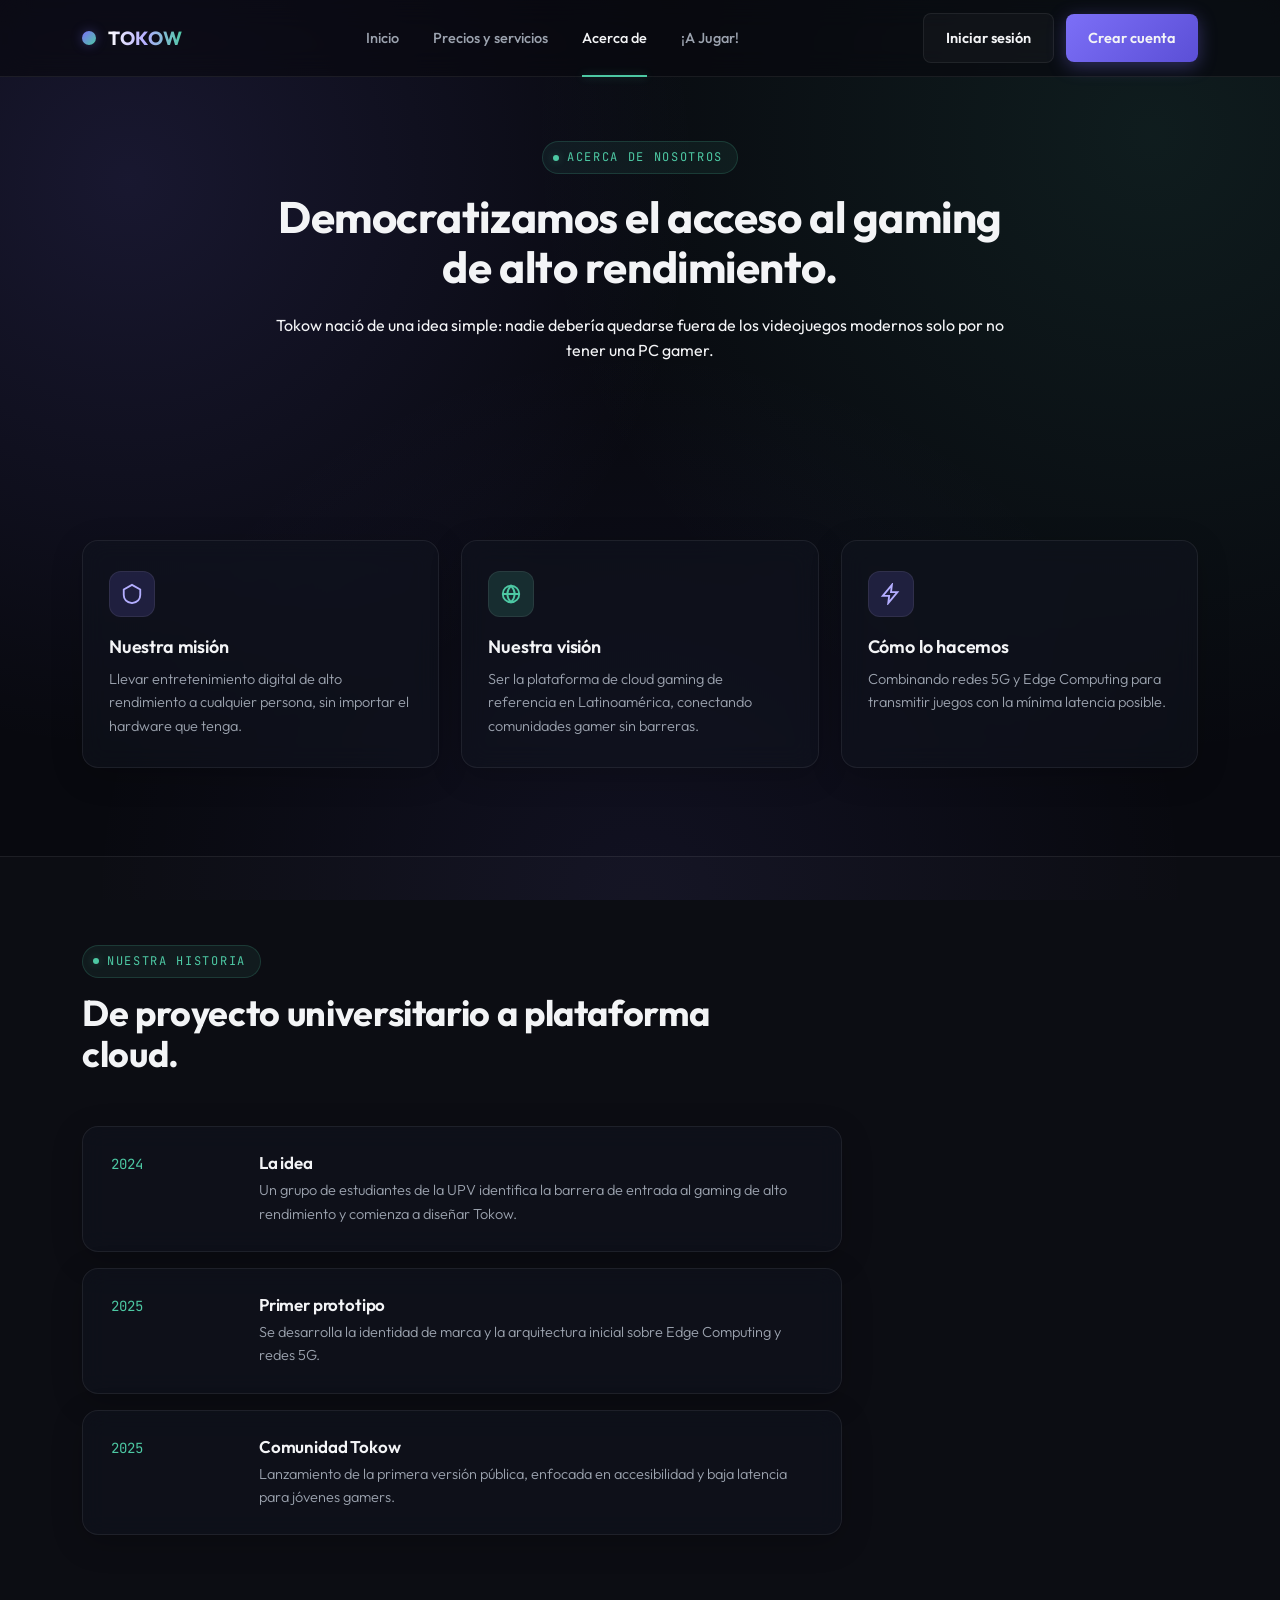
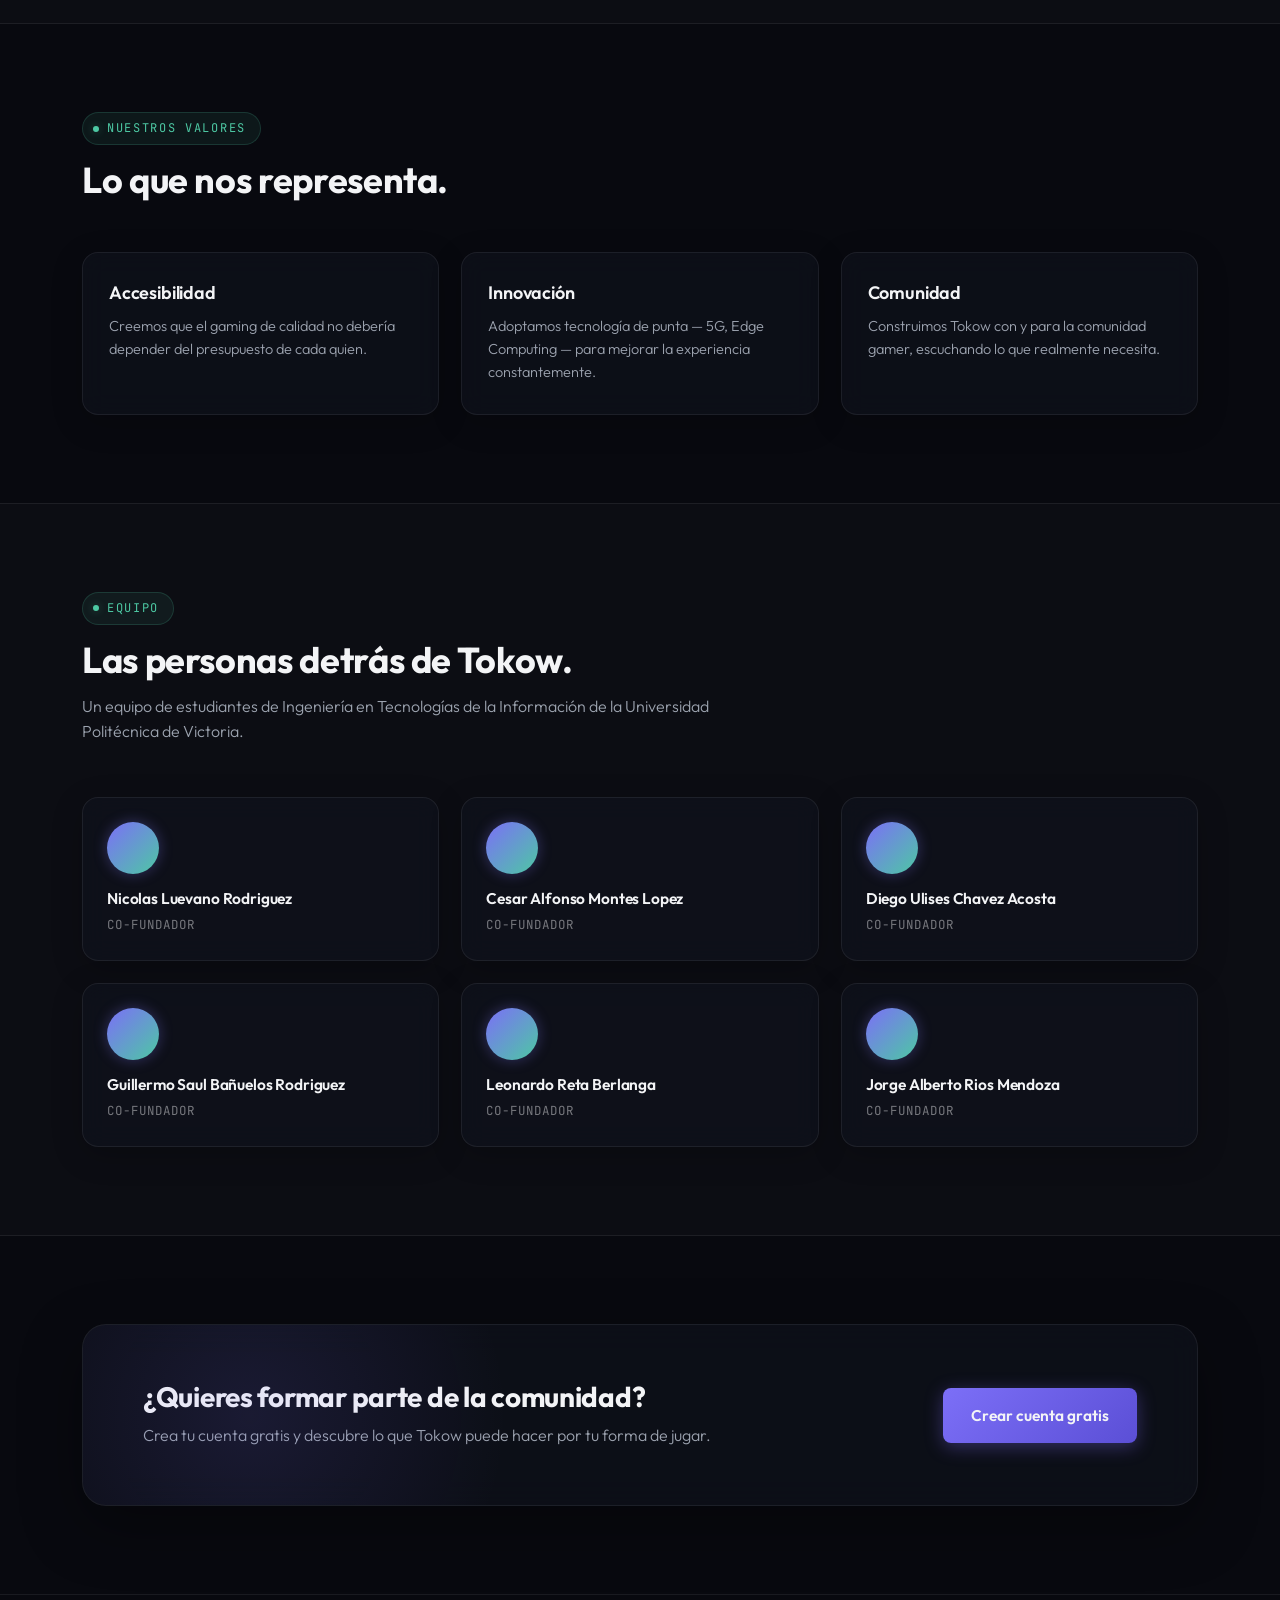
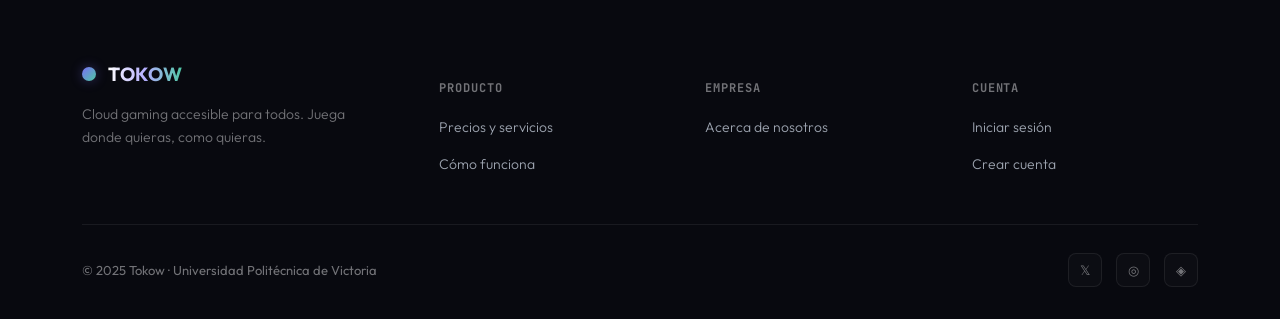
==== nosotros.html @ 029c7500 "Add files via upload" ====
<!doctype html>
<html lang="es">

<head>
  <meta charset="UTF-8">
  <meta name="viewport" content="width=device-width, initial-scale=1.0">
  <title>Acerca de nosotros — Tokow</title>
  <link rel="preconnect" href="https://fonts.googleapis.com">
  <link
    href="https://fonts.googleapis.com/css2?family=Outfit:wght@300;400;500;600;700&family=JetBrains+Mono:wght@400;500;700&display=swap"
    rel="stylesheet">
  <link rel="stylesheet" href="styles.css">
</head>

<body>

  <header class="site-header">
    <div class="wrap nav">
      <a href="index.html" class="brand">
        <span class="brand-mark"></span>
        <span class="brand-text">Tokow</span>
      </a>
      <nav class="nav-links">
        <a href="index.html">Inicio</a>
        <a href="precios.html">Precios y servicios</a>
        <a href="nosotros.html" class="active">Acerca de</a>
        <a href="play.php">¡A Jugar!</a>
      </nav>
      <div class="nav-cta">
        <a href="login.php" class="btn btn-ghost">Iniciar sesión</a>
        <a href="registro.php" class="btn btn-primary">Crear cuenta</a>
      </div>
      <button class="nav-toggle" aria-label="Abrir menú">☰</button>
    </div>
  </header>

  <main>
    <section class="about-hero">
      <div class="wrap">
        <span class="eyebrow">Acerca de nosotros</span>
        <h1>Democratizamos el acceso al gaming de alto rendimiento.</h1>
        <p class="lede">Tokow nació de una idea simple: nadie debería quedarse fuera de los videojuegos modernos solo
          por no tener una PC gamer.</p>
      </div>
    </section>

    <!-- ============================== MISIÓN ============================== -->
    <section>
      <div class="wrap">
        <div class="cards3">
          <div class="card">
            <div class="card-icon" style="background:rgba(124,111,247,.16)">
              <svg width="22" height="22" viewBox="0 0 24 24" fill="none" stroke="#B4AEFF" stroke-width="2">
                <path d="M12 2 3 7v6c0 5 4 8 9 9 5-1 9-4 9-9V7l-9-5Z" />
              </svg>
            </div>
            <h3>Nuestra misión</h3>
            <p>Llevar entretenimiento digital de alto rendimiento a cualquier persona, sin importar el hardware que
              tenga.</p>
          </div>
          <div class="card">
            <div class="card-icon" style="background:rgba(77,200,163,.16)">
              <svg width="22" height="22" viewBox="0 0 24 24" fill="none" stroke="#4DC8A3" stroke-width="2">
                <circle cx="12" cy="12" r="9" />
                <path d="M3 12h18M12 3c2.5 2.6 4 6 4 9s-1.5 6.4-4 9c-2.5-2.6-4-6-4-9s1.5-6.4 4-9Z" />
              </svg>
            </div>
            <h3>Nuestra visión</h3>
            <p>Ser la plataforma de cloud gaming de referencia en Latinoamérica, conectando comunidades gamer sin
              barreras.</p>
          </div>
          <div class="card">
            <div class="card-icon" style="background:rgba(124,111,247,.16)">
              <svg width="22" height="22" viewBox="0 0 24 24" fill="none" stroke="#B4AEFF" stroke-width="2">
                <path d="M13 2 3 14h7l-1 8 10-12h-7l1-8Z" />
              </svg>
            </div>
            <h3>Cómo lo hacemos</h3>
            <p>Combinando redes 5G y Edge Computing para transmitir juegos con la mínima latencia posible.</p>
          </div>
        </div>
      </div>
    </section>

    <!-- ============================== HISTORIA ============================== -->
    <section class="section-alt">
      <div class="wrap">
        <div class="section-head">
          <span class="eyebrow">Nuestra historia</span>
          <h2>De proyecto universitario a plataforma cloud.</h2>
        </div>
        <div class="timeline">
          <div class="timeline-item">
            <time>2024</time>
            <div>
              <h4>La idea</h4>
              <p>Un grupo de estudiantes de la UPV identifica la barrera de entrada al gaming de alto rendimiento y
                comienza a diseñar Tokow.</p>
            </div>
          </div>
          <div class="timeline-item">
            <time>2025</time>
            <div>
              <h4>Primer prototipo</h4>
              <p>Se desarrolla la identidad de marca y la arquitectura inicial sobre Edge Computing y redes 5G.</p>
            </div>
          </div>
          <div class="timeline-item">
            <time>2025</time>
            <div>
              <h4>Comunidad Tokow</h4>
              <p>Lanzamiento de la primera versión pública, enfocada en accesibilidad y baja latencia para jóvenes
                gamers.</p>
            </div>
          </div>
        </div>
      </div>
    </section>

    <!-- ============================== VALORES ============================== -->
    <section>
      <div class="wrap">
        <div class="section-head">
          <span class="eyebrow">Nuestros valores</span>
          <h2>Lo que nos representa.</h2>
        </div>
        <div class="values-grid">
          <div class="card">
            <h3>Accesibilidad</h3>
            <p>Creemos que el gaming de calidad no debería depender del presupuesto de cada quien.</p>
          </div>
          <div class="card">
            <h3>Innovación</h3>
            <p>Adoptamos tecnología de punta — 5G, Edge Computing — para mejorar la experiencia constantemente.</p>
          </div>
          <div class="card">
            <h3>Comunidad</h3>
            <p>Construimos Tokow con y para la comunidad gamer, escuchando lo que realmente necesita.</p>
          </div>
        </div>
      </div>
    </section>

    <!-- ============================== EQUIPO ============================== -->
    <section class="section-alt">
      <div class="wrap">
        <div class="section-head">
          <span class="eyebrow">Equipo</span>
          <h2>Las personas detrás de Tokow.</h2>
          <p>Un equipo de estudiantes de Ingeniería en Tecnologías de la Información de la Universidad Politécnica de
            Victoria.</p>
        </div>
        <div class="team-grid">
          <div class="team-card">
            <div class="team-avatar"></div>
            <h4>Nicolas Luevano Rodriguez</h4><span>CO-FUNDADOR</span>
          </div>
          <div class="team-card">
            <div class="team-avatar"></div>
            <h4>Cesar Alfonso Montes Lopez</h4><span>CO-FUNDADOR</span>
          </div>
          <div class="team-card">
            <div class="team-avatar"></div>
            <h4>Diego Ulises Chavez Acosta</h4><span>CO-FUNDADOR</span>
          </div>
          <div class="team-card">
            <div class="team-avatar"></div>
            <h4>Guillermo Saul Bañuelos Rodriguez</h4><span>CO-FUNDADOR</span>
          </div>
          <div class="team-card">
            <div class="team-avatar"></div>
            <h4>Leonardo Reta Berlanga</h4><span>CO-FUNDADOR</span>
          </div>
          <div class="team-card">
            <div class="team-avatar"></div>
            <h4>Jorge Alberto Rios Mendoza</h4><span>CO-FUNDADOR</span>
          </div>
        </div>
      </div>
    </section>

    <section>
      <div class="wrap">
        <div class="cta-band">
          <div>
            <h2>¿Quieres formar parte de la comunidad?</h2>
            <p>Crea tu cuenta gratis y descubre lo que Tokow puede hacer por tu forma de jugar.</p>
          </div>
          <div class="cta-band-actions">
            <a href="registro.html" class="btn btn-primary btn-lg">Crear cuenta gratis</a>
          </div>
        </div>
      </div>
    </section>
  </main>

  <footer>
    <div class="wrap">
      <div class="footer-grid">
        <div class="footer-brand">
          <a href="index.html" class="brand"><span class="brand-mark"></span><span class="brand-text">Tokow</span></a>
          <p>Cloud gaming accesible para todos. Juega donde quieras, como quieras.</p>
        </div>
        <div class="footer-col">
          <h5>Producto</h5>
          <ul>
            <li><a href="precios.html">Precios y servicios</a></li>
            <li><a href="index.html#como-funciona">Cómo funciona</a></li>
          </ul>
        </div>
        <div class="footer-col">
          <h5>Empresa</h5>
          <ul>
            <li><a href="nosotros.html">Acerca de nosotros</a></li>
          </ul>
        </div>
        <div class="footer-col">
          <h5>Cuenta</h5>
          <ul>
            <li><a href="login.html">Iniciar sesión</a></li>
            <li><a href="registro.html">Crear cuenta</a></li>
          </ul>
        </div>
      </div>
      <div class="footer-bottom">
        <span>© 2025 Tokow · Universidad Politécnica de Victoria</span>
        <div class="footer-social">
          <a href="#" aria-label="X">𝕏</a>
          <a href="#" aria-label="Instagram">◎</a>
          <a href="#" aria-label="Discord">◈</a>
        </div>
      </div>
    </div>
  </footer>

</body>

</html>
---- styles.css ----
/* ==========================================================================
   TOKOW — Cloud Gaming · Para Todos
   Design language adapted from the Altograv Cloud Console reference:
   dark glass panels, backdrop blur, radial glow background, single
   Outfit type family, gradient buttons with glow shadows.
   Brand colors kept per Tokow's brand guide (purple/mint, not purple/cyan).
   ========================================================================== */

:root{
  /* Color — mapped onto Tokow's brand palette */
  --bg-color:      #08090f;
  --navy-soft:     rgba(18, 20, 32, 0.55);
  --navy-soft-solid: #12141f;
  --card-border:   rgba(255, 255, 255, 0.07);
  --card-border-hover: rgba(255, 255, 255, 0.14);

  --purple:        #7C6FF7;
  --purple-deep:   #5B4FD6;
  --purple-glow:   rgba(124, 111, 247, 0.35);

  --mint:          #4DC8A3;
  --mint-glow:     rgba(77, 200, 163, 0.32);

  --lavender:      #B4AEFF;
  --white:         #F3F4F6;
  --white-60:      #9ca3af;
  --white-40:      rgba(243, 244, 246, 0.45);

  --success:       #10b981;
  --danger:        #ef4444;
  --warning:       #f59e0b;

  /* Type — single family, weight-driven hierarchy, mono for data/HUD */
  --font-display: 'Outfit', sans-serif;
  --font-body:    'Outfit', sans-serif;
  --font-mono:    "JetBrains Mono", monospace;

  /* Scale */
  --radius-s: 8px;
  --radius-m: 16px;
  --radius-l: 24px;
  --maxw: 1180px;
}

*,*::before,*::after{ box-sizing:border-box; user-select:auto; }
html{ scroll-behavior:smooth; }
body{
  margin:0;
  background-color: var(--bg-color);
  background-image:
    radial-gradient(circle at 10% 20%, rgba(124, 111, 247, 0.14) 0%, transparent 42%),
    radial-gradient(circle at 90% 15%, rgba(77, 200, 163, 0.10) 0%, transparent 45%),
    radial-gradient(circle at 50% 100%, rgba(124, 111, 247, 0.08) 0%, transparent 50%);
  background-attachment: fixed;
  color:var(--white);
  font-family:var(--font-body);
  font-weight:400;
  line-height:1.6;
  -webkit-font-smoothing:antialiased;
}
img{ max-width:100%; display:block; }
a{ color:inherit; text-decoration:none; }
ul{ margin:0; padding:0; list-style:none; }
h1,h2,h3,h4{ font-family:var(--font-display); font-weight:700; margin:0; line-height:1.14; letter-spacing:-0.01em; }
p{ margin:0; }
button{ font-family:inherit; cursor:pointer; }

.wrap{
  max-width:var(--maxw);
  margin:0 auto;
  padding:0 32px;
}

@media (prefers-reduced-motion: reduce){
  *{ animation-duration:.001ms !important; animation-iteration-count:1 !important; transition-duration:.001ms !important; scroll-behavior:auto !important; }
}

:focus-visible{
  outline:2px solid var(--mint);
  outline-offset:3px;
  border-radius:4px;
}

/* ---------------------------------- keyframes ---------------------------------- */
@keyframes pulse-glow{
  0%, 100%{ transform:scale(1); box-shadow:0 0 12px var(--purple-glow); }
  50%{ transform:scale(1.15); box-shadow:0 0 22px var(--purple); }
}
@keyframes spin{ 100%{ transform:rotate(360deg); } }

/* ---------------------------------- eyebrow / pill ---------------------------------- */
.eyebrow{
  font-family:var(--font-mono);
  font-size:12px;
  letter-spacing:.14em;
  text-transform:uppercase;
  color:var(--mint);
  display:inline-flex;
  align-items:center;
  gap:8px;
  background:rgba(77,200,163,.08);
  border:1px solid rgba(77,200,163,.18);
  padding:6px 14px 6px 10px;
  border-radius:99px;
  width:fit-content;
}
.eyebrow::before{
  content:"";
  width:6px; height:6px;
  border-radius:50%;
  background:var(--mint);
  box-shadow:0 0 8px var(--mint-glow);
}

/* ---------------------------------- header ---------------------------------- */
.site-header{
  position:sticky;
  top:0;
  z-index:100;
  background:rgba(8, 9, 15, 0.65);
  backdrop-filter:blur(14px);
  -webkit-backdrop-filter:blur(14px);
  border-bottom:1px solid var(--card-border);
}
.nav{
  display:flex;
  align-items:center;
  justify-content:space-between;
  height:76px;
}
.brand{
  display:flex;
  align-items:center;
  gap:12px;
  font-family:var(--font-display);
  font-weight:700;
  font-size:19px;
  letter-spacing:.03em;
  text-transform:uppercase;
}
.brand-mark{
  width:14px; height:14px;
  border-radius:50%;
  background:linear-gradient(135deg,var(--purple),var(--mint));
  box-shadow:0 0 12px var(--purple-glow);
  animation:pulse-glow 2.4s infinite ease-in-out;
  flex-shrink:0;
}
.brand span.brand-text{
  background:linear-gradient(to right, #ffffff, var(--lavender), var(--mint));
  -webkit-background-clip:text;
  background-clip:text;
  -webkit-text-fill-color:transparent;
}
.nav-links{
  display:flex;
  gap:34px;
  align-items:center;
}
.nav-links a{
  font-size:14.5px;
  font-weight:500;
  color:var(--white-60);
  transition:color .15s ease;
  position:relative;
}
.nav-links a:hover{ color:var(--white); }
.nav-links a.active{ color:var(--white); }
.nav-links a.active::after{
  content:"";
  position:absolute;
  left:0; right:0; bottom:-27px;
  height:2px;
  background:var(--mint);
  box-shadow:0 0 8px var(--mint-glow);
}
.nav-cta{
  display:flex;
  gap:12px;
  align-items:center;
}
.nav-toggle{
  display:none;
  background:rgba(255,255,255,.04);
  border:1px solid var(--card-border);
  border-radius:8px;
  width:40px; height:40px;
  color:var(--white);
}

/* ---------------------------------- buttons ---------------------------------- */
.btn{
  display:inline-flex;
  align-items:center;
  justify-content:center;
  gap:8px;
  padding:12px 22px;
  border-radius:var(--radius-s);
  font-weight:600;
  font-size:14.5px;
  font-family:var(--font-body);
  border:none;
  transition:filter .2s ease, transform .1s ease, box-shadow .2s ease, background .2s ease, border-color .2s ease;
  white-space:nowrap;
}
.btn:active{ transform:scale(.98); }
.btn-primary{
  background:linear-gradient(135deg,var(--purple),var(--purple-deep));
  color:var(--white);
  box-shadow:0 4px 18px var(--purple-glow);
}
.btn-primary:hover{ filter:brightness(1.1); }
.btn-ghost{
  background:rgba(255,255,255,.03);
  border:1px solid var(--card-border);
  color:var(--white);
}
.btn-ghost:hover{ border-color:var(--card-border-hover); background:rgba(255,255,255,.06); }
.btn-mint{
  background:linear-gradient(135deg,var(--mint),#2f9e7d);
  color:var(--bg-color);
  box-shadow:0 4px 18px var(--mint-glow);
}
.btn-mint:hover{ filter:brightness(1.08); }
.btn-block{ width:100%; }
.btn-lg{ padding:15px 28px; font-size:15.5px; }

/* ---------------------------------- hero ---------------------------------- */
.hero{
  padding:76px 0 96px;
  position:relative;
  overflow:hidden;
}
.hero-grid{
  display:grid;
  grid-template-columns:1.05fr .95fr;
  gap:56px;
  align-items:center;
  position:relative;
  z-index:1;
}
.hero h1{
  font-size:clamp(34px,4.4vw,54px);
  font-weight:700;
  margin:18px 0 20px;
}
.hero h1 em{
  font-style:normal;
  background:linear-gradient(100deg,var(--lavender),var(--mint));
  -webkit-background-clip:text;
  background-clip:text;
  color:transparent;
}
.hero p.lede{
  font-size:17px;
  font-weight:300;
  color:var(--white-60);
  max-width:46ch;
  margin-bottom:32px;
}
.hero-actions{
  display:flex;
  gap:14px;
  flex-wrap:wrap;
  margin-bottom:36px;
}
.hero-proof{
  display:flex;
  gap:28px;
  flex-wrap:wrap;
}
.hero-proof div{ display:flex; flex-direction:column; gap:2px; }
.hero-proof strong{
  font-family:var(--font-mono);
  font-size:20px;
  color:var(--white);
}
.hero-proof span{
  font-size:12.5px;
  color:var(--white-40);
}

/* ---------------------------------- stream mockup (signature element) ---------------------------------- */
.stream-frame{
  position:relative;
  border-radius:var(--radius-l);
  border:1px solid var(--card-border);
  background:var(--navy-soft);
  backdrop-filter:blur(16px);
  -webkit-backdrop-filter:blur(16px);
  padding:14px;
  box-shadow:0 20px 60px rgba(0,0,0,.5), 0 0 0 1px rgba(255,255,255,.02) inset;
}
.stream-frame-bar{
  display:flex;
  align-items:center;
  justify-content:space-between;
  padding:0 6px 12px;
}
.stream-dots{ display:flex; gap:6px; }
.stream-dots span{ width:8px; height:8px; border-radius:50%; background:var(--card-border-hover); }
.stream-frame-bar .eyebrow{ font-size:10.5px; padding:4px 10px 4px 8px; }
.stream-screen{
  position:relative;
  border-radius:var(--radius-m);
  overflow:hidden;
  aspect-ratio:16/10;
  background:
    radial-gradient(circle at 30% 20%, rgba(124,111,247,.5), transparent 55%),
    radial-gradient(circle at 75% 75%, rgba(77,200,163,.42), transparent 55%),
    linear-gradient(160deg,#1c1e3c,#0a0b17 80%);
}
.stream-screen svg{ position:absolute; inset:0; width:100%; height:100%; }
.hud{
  position:absolute;
  font-family:var(--font-mono);
  font-size:11px;
  letter-spacing:.03em;
  color:var(--white);
  background:rgba(8,9,15,.55);
  border:1px solid var(--card-border);
  backdrop-filter:blur(8px);
  -webkit-backdrop-filter:blur(8px);
  border-radius:10px;
  padding:8px 10px;
  display:flex;
  flex-direction:column;
  gap:4px;
}
.hud-top-left{ top:14px; left:14px; }
.hud-top-right{ top:14px; right:14px; text-align:right; }
.hud-row{ display:flex; align-items:center; gap:6px; }
.hud-dot{ width:6px; height:6px; border-radius:50%; background:var(--mint); box-shadow:0 0 8px var(--mint); }
.hud .val{ color:var(--mint); font-weight:600; }
.hud .val.purple{ color:var(--lavender); }
.stream-controls{
  display:flex;
  align-items:center;
  justify-content:space-between;
  padding:12px 6px 2px;
}
.stream-controls .device-row{ display:flex; gap:8px; }
.device-chip{
  font-family:var(--font-mono);
  font-size:10.5px;
  border:1px solid var(--card-border);
  color:var(--white-60);
  padding:5px 9px;
  border-radius:20px;
  background:rgba(255,255,255,.02);
}
.device-chip.on{ border-color:var(--mint); color:var(--mint); box-shadow:0 0 10px var(--mint-glow) inset; }

/* ---------------------------------- section shell ---------------------------------- */
section{ padding:88px 0; position:relative; }
.section-head{
  max-width:640px;
  margin-bottom:52px;
}
.section-head h2{
  font-size:clamp(26px,3vw,36px);
  margin:14px 0 14px;
}
.section-head p{
  color:var(--white-60);
  font-size:16px;
  font-weight:300;
}
.section-alt{ background:rgba(255,255,255,.015); border-top:1px solid var(--card-border); border-bottom:1px solid var(--card-border); }

/* ---------------------------------- glass panel base (steps, cards, plans...) ---------------------------------- */
.steps{
  display:grid;
  grid-template-columns:repeat(3,1fr);
  gap:18px;
}
.step{
  padding:32px 28px;
  border-radius:var(--radius-m);
  background:var(--navy-soft);
  backdrop-filter:blur(12px);
  -webkit-backdrop-filter:blur(12px);
  border:1px solid var(--card-border);
  box-shadow:0 8px 32px rgba(0,0,0,.2);
  transition:border-color .2s ease, transform .2s ease;
}
.step:hover{ border-color:var(--card-border-hover); transform:translateY(-3px); }
.step-index{
  font-family:var(--font-mono);
  color:var(--mint);
  font-size:13px;
  margin-bottom:18px;
  display:block;
}
.step h3{ font-size:19px; margin-bottom:10px; font-weight:600; }
.step p{ color:var(--white-60); font-size:14.5px; font-weight:300; }

/* ---------------------------------- feature / personality cards ---------------------------------- */
.cards3{
  display:grid;
  grid-template-columns:repeat(3,1fr);
  gap:22px;
}
.card{
  background:var(--navy-soft);
  backdrop-filter:blur(12px);
  -webkit-backdrop-filter:blur(12px);
  border:1px solid var(--card-border);
  border-radius:var(--radius-m);
  padding:30px 26px;
  box-shadow:0 8px 32px rgba(0,0,0,.2);
  transition:border-color .2s ease, transform .2s ease;
}
.card:hover{ border-color:var(--card-border-hover); transform:translateY(-3px); }
.card-icon{
  width:46px; height:46px;
  border-radius:12px;
  display:flex; align-items:center; justify-content:center;
  margin-bottom:20px;
  border:1px solid var(--card-border);
}
.card h3{ font-size:18px; margin-bottom:10px; font-weight:600; }
.card p{ color:var(--white-60); font-size:14.5px; font-weight:300; }

/* ---------------------------------- device showcase ---------------------------------- */
.device-showcase{
  display:grid;
  grid-template-columns:repeat(4,1fr);
  gap:18px;
}
.device-card{
  border:1px solid var(--card-border);
  border-radius:var(--radius-m);
  padding:26px 20px;
  text-align:center;
  background:var(--navy-soft);
  backdrop-filter:blur(12px);
  -webkit-backdrop-filter:blur(12px);
  box-shadow:0 8px 32px rgba(0,0,0,.2);
  transition:border-color .2s ease;
}
.device-card:hover{ border-color:var(--card-border-hover); }
.device-card svg{ margin:0 auto 16px; }
.device-card h4{ font-size:15px; margin-bottom:6px; font-weight:600; }
.device-card p{ font-size:13px; color:var(--white-40); font-weight:300; }

/* ---------------------------------- pricing ---------------------------------- */
.pricing-grid{
  display:grid;
  grid-template-columns:repeat(3,1fr);
  gap:22px;
  align-items:stretch;
}
.plan{
  background:var(--navy-soft);
  backdrop-filter:blur(14px);
  -webkit-backdrop-filter:blur(14px);
  border:1px solid var(--card-border);
  border-radius:var(--radius-l);
  padding:32px 28px;
  display:flex;
  flex-direction:column;
  box-shadow:0 12px 40px rgba(0,0,0,.25);
  transition:border-color .2s ease, transform .2s ease;
}
.plan:hover{ transform:translateY(-3px); }
.plan.featured{
  border-color:rgba(124,111,247,.4);
  box-shadow:0 12px 40px var(--purple-glow);
  position:relative;
}
.plan.featured::before{
  content:"";
  position:absolute;
  inset:0;
  border-radius:var(--radius-l);
  padding:1px;
  background:linear-gradient(135deg,var(--purple),transparent 60%);
  -webkit-mask:linear-gradient(#000 0 0) content-box, linear-gradient(#000 0 0);
  -webkit-mask-composite:xor;
  mask-composite:exclude;
  pointer-events:none;
}
.plan-tag{
  position:absolute;
  top:-13px; left:28px;
  background:linear-gradient(135deg,var(--purple),var(--purple-deep));
  color:var(--white);
  font-family:var(--font-mono);
  font-size:11px;
  padding:5px 10px;
  border-radius:20px;
  letter-spacing:.04em;
  box-shadow:0 4px 14px var(--purple-glow);
}
.plan h3{ font-size:17px; color:var(--white-60); font-weight:600; margin-bottom:6px; }
.plan .price{ font-family:var(--font-display); font-size:38px; font-weight:700; margin:6px 0 4px; }
.plan .price span{ font-size:14px; font-weight:400; color:var(--white-40); }
.plan .price-note{ font-size:12.5px; color:var(--white-40); margin-bottom:24px; }
.plan-feat{ display:flex; flex-direction:column; gap:12px; margin:0 0 28px; flex:1; }
.plan-feat li{ display:flex; gap:10px; font-size:14px; font-weight:300; color:var(--white-60); align-items:flex-start; }
.plan-feat li svg{ flex-shrink:0; margin-top:3px; }

/* ---------------------------------- stats strip (metric-row inspired) ---------------------------------- */
.stats-strip{
  display:grid;
  grid-template-columns:repeat(4,1fr);
  gap:18px;
}
.stat-cell{
  padding:26px 24px;
  border-radius:var(--radius-m);
  background:var(--navy-soft);
  backdrop-filter:blur(12px);
  -webkit-backdrop-filter:blur(12px);
  border:1px solid var(--card-border);
  box-shadow:0 8px 32px rgba(0,0,0,.2);
}
.stat-cell strong{
  display:block;
  font-family:var(--font-mono);
  font-size:28px;
  font-weight:600;
  color:var(--mint);
  margin-bottom:6px;
}
.stat-cell span{ font-size:13px; color:var(--white-40); font-weight:300; }

/* ---------------------------------- testimonial ---------------------------------- */
.quote-block{
  border-left:2px solid var(--mint);
  padding:28px 30px;
  max-width:760px;
  background:var(--navy-soft);
  backdrop-filter:blur(12px);
  -webkit-backdrop-filter:blur(12px);
  border-radius:0 var(--radius-m) var(--radius-m) 0;
  box-shadow:0 8px 32px rgba(0,0,0,.2);
}
.quote-block p{ font-size:22px; font-family:var(--font-display); font-weight:500; line-height:1.5; }
.quote-attr{ margin-top:18px; display:flex; gap:12px; align-items:center; }
.quote-avatar{
  width:38px; height:38px; border-radius:50%;
  background:linear-gradient(135deg,var(--purple),var(--mint));
  box-shadow:0 0 12px var(--purple-glow);
}
.quote-attr span{ font-size:13.5px; color:var(--white-40); font-family:var(--font-mono); }

/* ---------------------------------- CTA band ---------------------------------- */
.cta-band{
  border-radius:var(--radius-l);
  background:var(--navy-soft);
  backdrop-filter:blur(16px);
  -webkit-backdrop-filter:blur(16px);
  border:1px solid var(--card-border);
  box-shadow:0 20px 60px rgba(0,0,0,.35);
  padding:56px 60px;
  display:flex;
  align-items:center;
  justify-content:space-between;
  gap:32px;
  position:relative;
  overflow:hidden;
}
.cta-band::before{
  content:"";
  position:absolute;
  top:-50%; left:-20%;
  width:70%; height:200%;
  background:radial-gradient(circle, rgba(124,111,247,.12) 0%, transparent 60%);
  pointer-events:none;
}
.cta-band h2{ font-size:28px; margin-bottom:10px; }
.cta-band p{ color:var(--white-60); font-weight:300; }
.cta-band-actions{ display:flex; gap:14px; flex-shrink:0; position:relative; z-index:1; }

/* ---------------------------------- footer ---------------------------------- */
footer{
  border-top:1px solid var(--card-border);
  padding:64px 0 32px;
}
.footer-grid{
  display:grid;
  grid-template-columns:1.4fr 1fr 1fr 1fr;
  gap:40px;
  margin-bottom:48px;
}
.footer-brand p{ color:var(--white-40); font-size:14px; font-weight:300; margin-top:14px; max-width:32ch; }
.footer-col h5{
  font-family:var(--font-mono);
  font-size:12px;
  letter-spacing:.08em;
  text-transform:uppercase;
  color:var(--white-40);
  margin-bottom:16px;
}
.footer-col ul{ display:flex; flex-direction:column; gap:11px; }
.footer-col a{ font-size:14px; font-weight:300; color:var(--white-60); }
.footer-col a:hover{ color:var(--mint); }
.footer-bottom{
  display:flex;
  justify-content:space-between;
  align-items:center;
  padding-top:28px;
  border-top:1px solid var(--card-border);
  font-size:13px;
  color:var(--white-40);
  flex-wrap:wrap;
  gap:12px;
}
.footer-social{ display:flex; gap:14px; }
.footer-social a{
  width:34px; height:34px;
  border:1px solid var(--card-border);
  border-radius:8px;
  display:flex; align-items:center; justify-content:center;
  background:rgba(255,255,255,.02);
  transition:border-color .2s ease;
}
.footer-social a:hover{ border-color:var(--mint); box-shadow:0 0 10px var(--mint-glow); }

/* ---------------------------------- auth pages (login/register) ---------------------------------- */
.auth-shell{
  min-height:calc(100vh - 76px);
  display:grid;
  grid-template-columns:1fr 1fr;
}
.auth-side{
  position:relative;
  background:rgba(255,255,255,.015);
  padding:64px;
  display:flex;
  flex-direction:column;
  justify-content:space-between;
  overflow:hidden;
  border-right:1px solid var(--card-border);
}
.auth-side::before{
  content:"";
  position:absolute;
  top:-160px; left:-160px;
  width:420px; height:420px;
  background:radial-gradient(circle, rgba(124,111,247,.22), transparent 70%);
}
.auth-side-content{ position:relative; z-index:1; }
.auth-side h2{ font-size:26px; margin:18px 0 14px; max-width:16ch; font-weight:600; }
.auth-side p{ color:var(--white-60); max-width:34ch; font-size:14.5px; font-weight:300; }
.auth-form-wrap{
  display:flex;
  align-items:center;
  justify-content:center;
  padding:64px 48px;
}
.auth-form{
  width:100%; max-width:400px;
  background:var(--navy-soft);
  backdrop-filter:blur(16px);
  -webkit-backdrop-filter:blur(16px);
  border:1px solid var(--card-border);
  border-radius:var(--radius-l);
  padding:36px 32px;
  box-shadow:0 20px 60px rgba(0,0,0,.35);
}
.auth-form h1{ font-size:26px; margin-bottom:8px; font-weight:700; }
.auth-form > p{ color:var(--white-60); font-size:14.5px; font-weight:300; margin-bottom:32px; }
.field{ margin-bottom:18px; }
.field label{
  display:block;
  font-size:12px;
  font-weight:500;
  color:var(--white-60);
  margin-bottom:8px;
}
.field input, .field select{
  width:100%;
  background:rgba(255,255,255,.05);
  border:1px solid var(--card-border);
  border-radius:var(--radius-s);
  padding:12px 14px;
  color:var(--white);
  font-size:14px;
  font-family:var(--font-body);
  outline:none;
  transition:border-color .2s ease, box-shadow .2s ease;
}
.field input:focus, .field select:focus{
  border-color:var(--purple);
  box-shadow:0 0 0 3px var(--purple-glow);
}
.field input::placeholder{ color:var(--white-40); }
.field-row{ display:grid; grid-template-columns:1fr 1fr; gap:14px; }
.field-inline{
  display:flex;
  align-items:center;
  justify-content:space-between;
  margin-bottom:24px;
  font-size:13px;
}
.check-row{ display:flex; align-items:center; gap:8px; color:var(--white-60); font-weight:300; }
.check-row input{ accent-color:var(--purple); }
.auth-form .btn{ margin-bottom:22px; }
.divider{
  display:flex;
  align-items:center;
  gap:14px;
  color:var(--white-40);
  font-size:12px;
  margin:22px 0;
}
.divider::before,.divider::after{
  content:"";
  flex:1;
  height:1px;
  background:var(--card-border);
}
.oauth-row{ display:grid; grid-template-columns:1fr 1fr; gap:12px; margin-bottom:26px; }
.oauth-btn{
  display:flex; align-items:center; justify-content:center; gap:8px;
  padding:11px;
  background:rgba(255,255,255,.03);
  border:1px solid var(--card-border);
  border-radius:var(--radius-s);
  font-size:13px;
  font-weight:500;
  color:var(--white-60);
  transition:border-color .2s ease, color .2s ease;
}
.oauth-btn:hover{ border-color:var(--card-border-hover); color:var(--white); }
.auth-switch{ text-align:center; font-size:14px; font-weight:300; color:var(--white-60); }
.auth-switch a{ color:var(--mint); font-weight:600; }
.password-strength{ display:flex; gap:5px; margin-top:8px; }
.password-strength span{ height:3px; flex:1; border-radius:2px; background:var(--card-border); }
.field-note{ font-size:11.5px; font-weight:300; color:var(--white-40); margin-top:8px; }

/* ---------------------------------- about page ---------------------------------- */
.about-hero{ padding-top:64px; }
.about-hero .wrap{ max-width:800px; text-align:center; display:flex; flex-direction:column; align-items:center; }
.about-hero h1{ font-size:clamp(30px,4vw,44px); margin:18px 0 20px; }
.about-hero p.lede{ margin:0 auto; }
.timeline{ display:flex; flex-direction:column; gap:16px; max-width:760px; }
.timeline-item{
  display:grid;
  grid-template-columns:120px 1fr;
  gap:28px;
  padding:26px 28px;
  border-radius:var(--radius-m);
  background:var(--navy-soft);
  backdrop-filter:blur(12px);
  -webkit-backdrop-filter:blur(12px);
  border:1px solid var(--card-border);
  box-shadow:0 8px 32px rgba(0,0,0,.2);
}
.timeline-item time{ font-family:var(--font-mono); color:var(--mint); font-size:14px; }
.timeline-item h4{ font-size:17px; margin-bottom:6px; font-weight:600; }
.timeline-item p{ color:var(--white-60); font-size:14.5px; font-weight:300; }
.team-grid{ display:grid; grid-template-columns:repeat(3,1fr); gap:22px; }
.team-card{
  border:1px solid var(--card-border);
  border-radius:var(--radius-m);
  padding:24px;
  background:var(--navy-soft);
  backdrop-filter:blur(12px);
  -webkit-backdrop-filter:blur(12px);
  box-shadow:0 8px 32px rgba(0,0,0,.2);
  transition:border-color .2s ease;
}
.team-card:hover{ border-color:var(--card-border-hover); }
.team-avatar{
  width:52px; height:52px; border-radius:50%;
  background:linear-gradient(135deg,var(--purple),var(--mint));
  box-shadow:0 0 14px var(--purple-glow);
  margin-bottom:16px;
}
.team-card h4{ font-size:15.5px; margin-bottom:3px; font-weight:600; }
.team-card span{ font-size:12.5px; color:var(--white-40); font-family:var(--font-mono); }
.values-grid{ display:grid; grid-template-columns:repeat(3,1fr); gap:22px; }

/* ---------------------------------- pricing page extras ---------------------------------- */
.toggle-row{
  display:inline-flex;
  align-items:center;
  gap:14px;
  background:var(--navy-soft);
  backdrop-filter:blur(12px);
  -webkit-backdrop-filter:blur(12px);
  border:1px solid var(--card-border);
  border-radius:30px;
  padding:6px;
  margin-bottom:44px;
}
.toggle-opt{
  padding:9px 20px;
  border-radius:24px;
  font-size:13.5px;
  font-weight:600;
  color:var(--white-60);
}
.toggle-opt.active{
  background:linear-gradient(135deg,var(--purple),var(--purple-deep));
  color:var(--white);
  box-shadow:0 4px 14px var(--purple-glow);
}
.faq-item{
  border-radius:var(--radius-m);
  background:var(--navy-soft);
  backdrop-filter:blur(10px);
  -webkit-backdrop-filter:blur(10px);
  border:1px solid var(--card-border);
  padding:24px 26px;
  margin-bottom:14px;
}
.faq-item h4{ font-size:16px; margin-bottom:8px; font-weight:600; }
.faq-item p{ color:var(--white-60); font-size:14.5px; font-weight:300; max-width:70ch; }
.compare-table{
  width:100%;
  border-collapse:collapse;
  background:var(--navy-soft);
  backdrop-filter:blur(12px);
  -webkit-backdrop-filter:blur(12px);
  border:1px solid var(--card-border);
  border-radius:var(--radius-m);
  overflow:hidden;
  box-shadow:0 8px 32px rgba(0,0,0,.2);
}
.compare-table th, .compare-table td{
  padding:16px 18px;
  text-align:left;
  border-bottom:1px solid var(--card-border);
  font-size:14px;
  font-weight:300;
}
.compare-table th{ font-family:var(--font-mono); font-size:12px; font-weight:500; letter-spacing:.05em; color:var(--white-40); text-transform:uppercase; }
.compare-table td.check{ color:var(--mint); }
.compare-table tr td:first-child{ color:var(--white-60); font-weight:400; }
.compare-table tr:last-child td{ border-bottom:none; }

/* ---------------------------------- responsive ---------------------------------- */
@media (max-width:960px){
  .hero-grid{ grid-template-columns:1fr; }
  .steps{ grid-template-columns:1fr; }
  .cards3{ grid-template-columns:1fr; }
  .device-showcase{ grid-template-columns:repeat(2,1fr); }
  .pricing-grid{ grid-template-columns:1fr; }
  .stats-strip{ grid-template-columns:repeat(2,1fr); }
  .footer-grid{ grid-template-columns:1fr 1fr; }
  .auth-shell{ grid-template-columns:1fr; }
  .auth-side{ display:none; }
  .cta-band{ flex-direction:column; align-items:flex-start; }
  .team-grid, .values-grid{ grid-template-columns:1fr; }
}
@media (max-width:720px){
  .nav-links{ display:none; }
  .nav-toggle{ display:flex; align-items:center; justify-content:center; }
  .nav-cta .btn-ghost{ display:none; }
  .field-row{ grid-template-columns:1fr; }
  .oauth-row{ grid-template-columns:1fr; }
  .timeline-item{ grid-template-columns:1fr; gap:8px; }
}
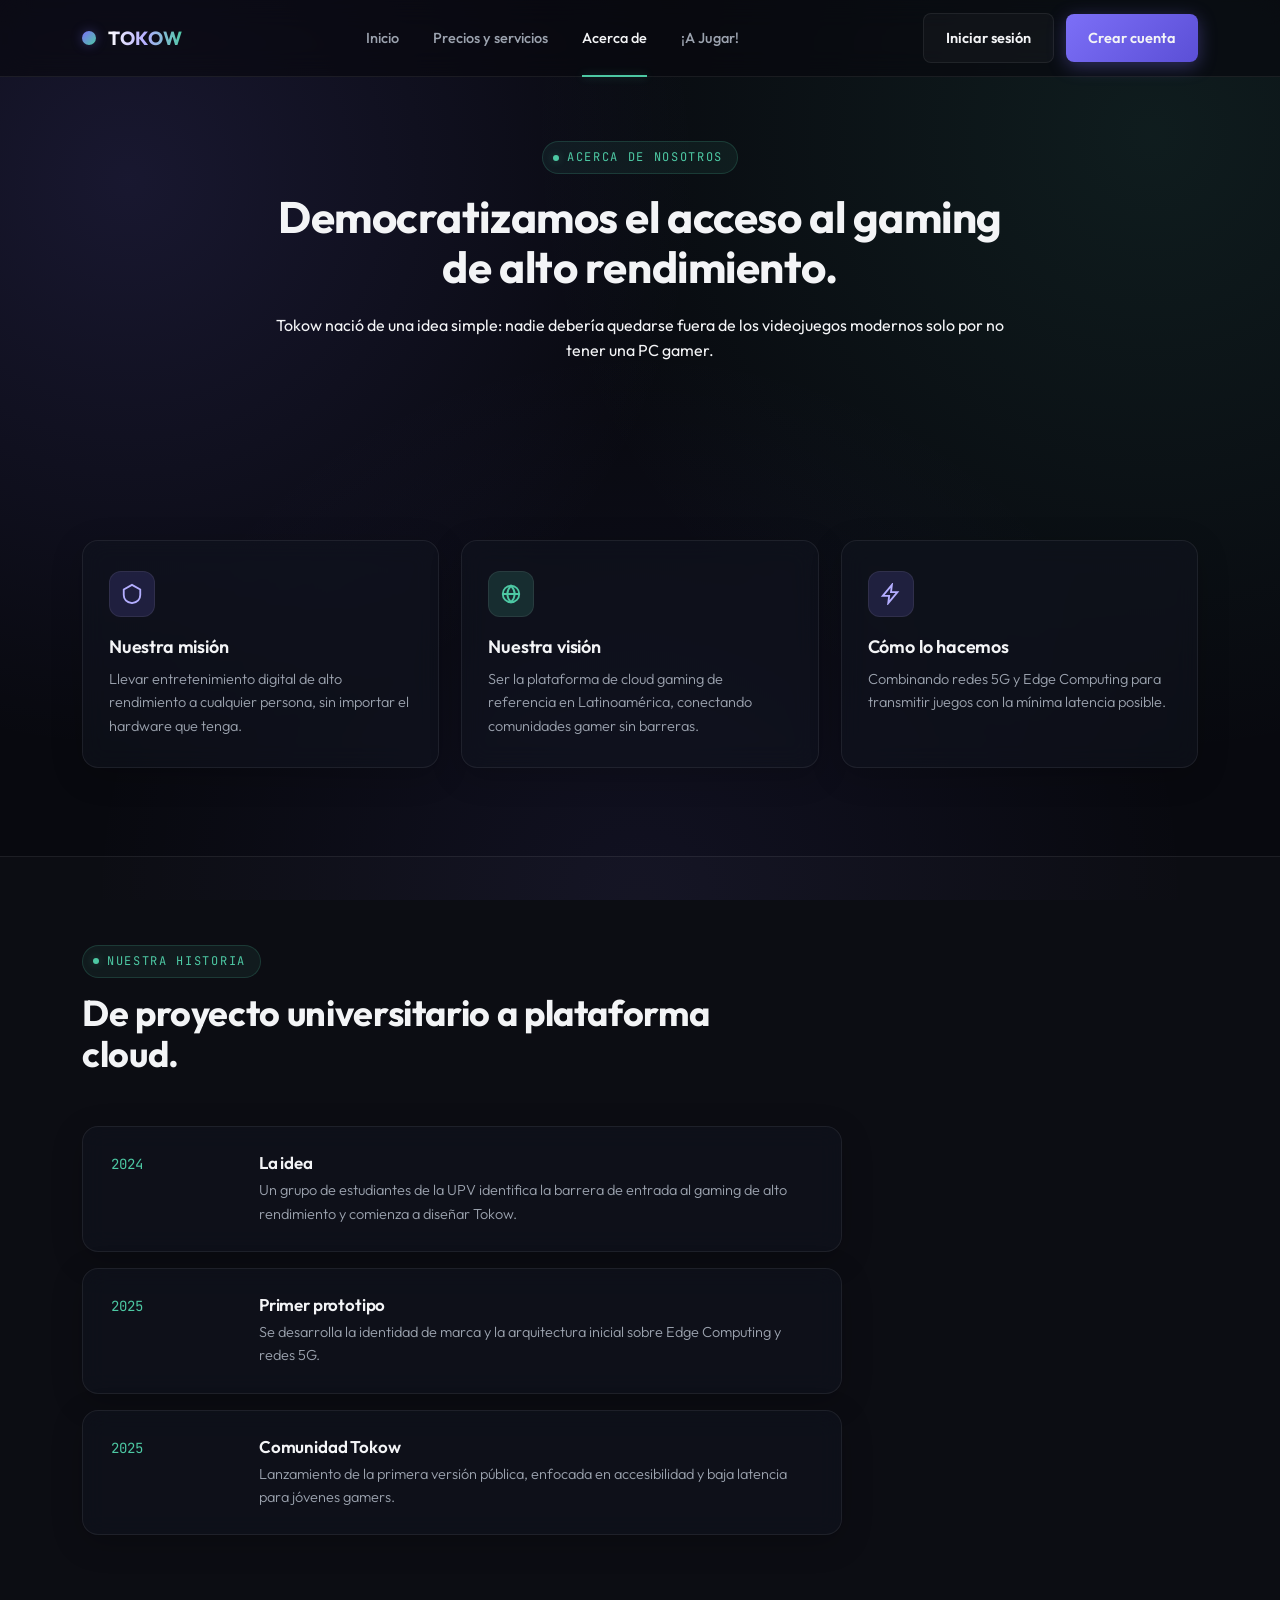
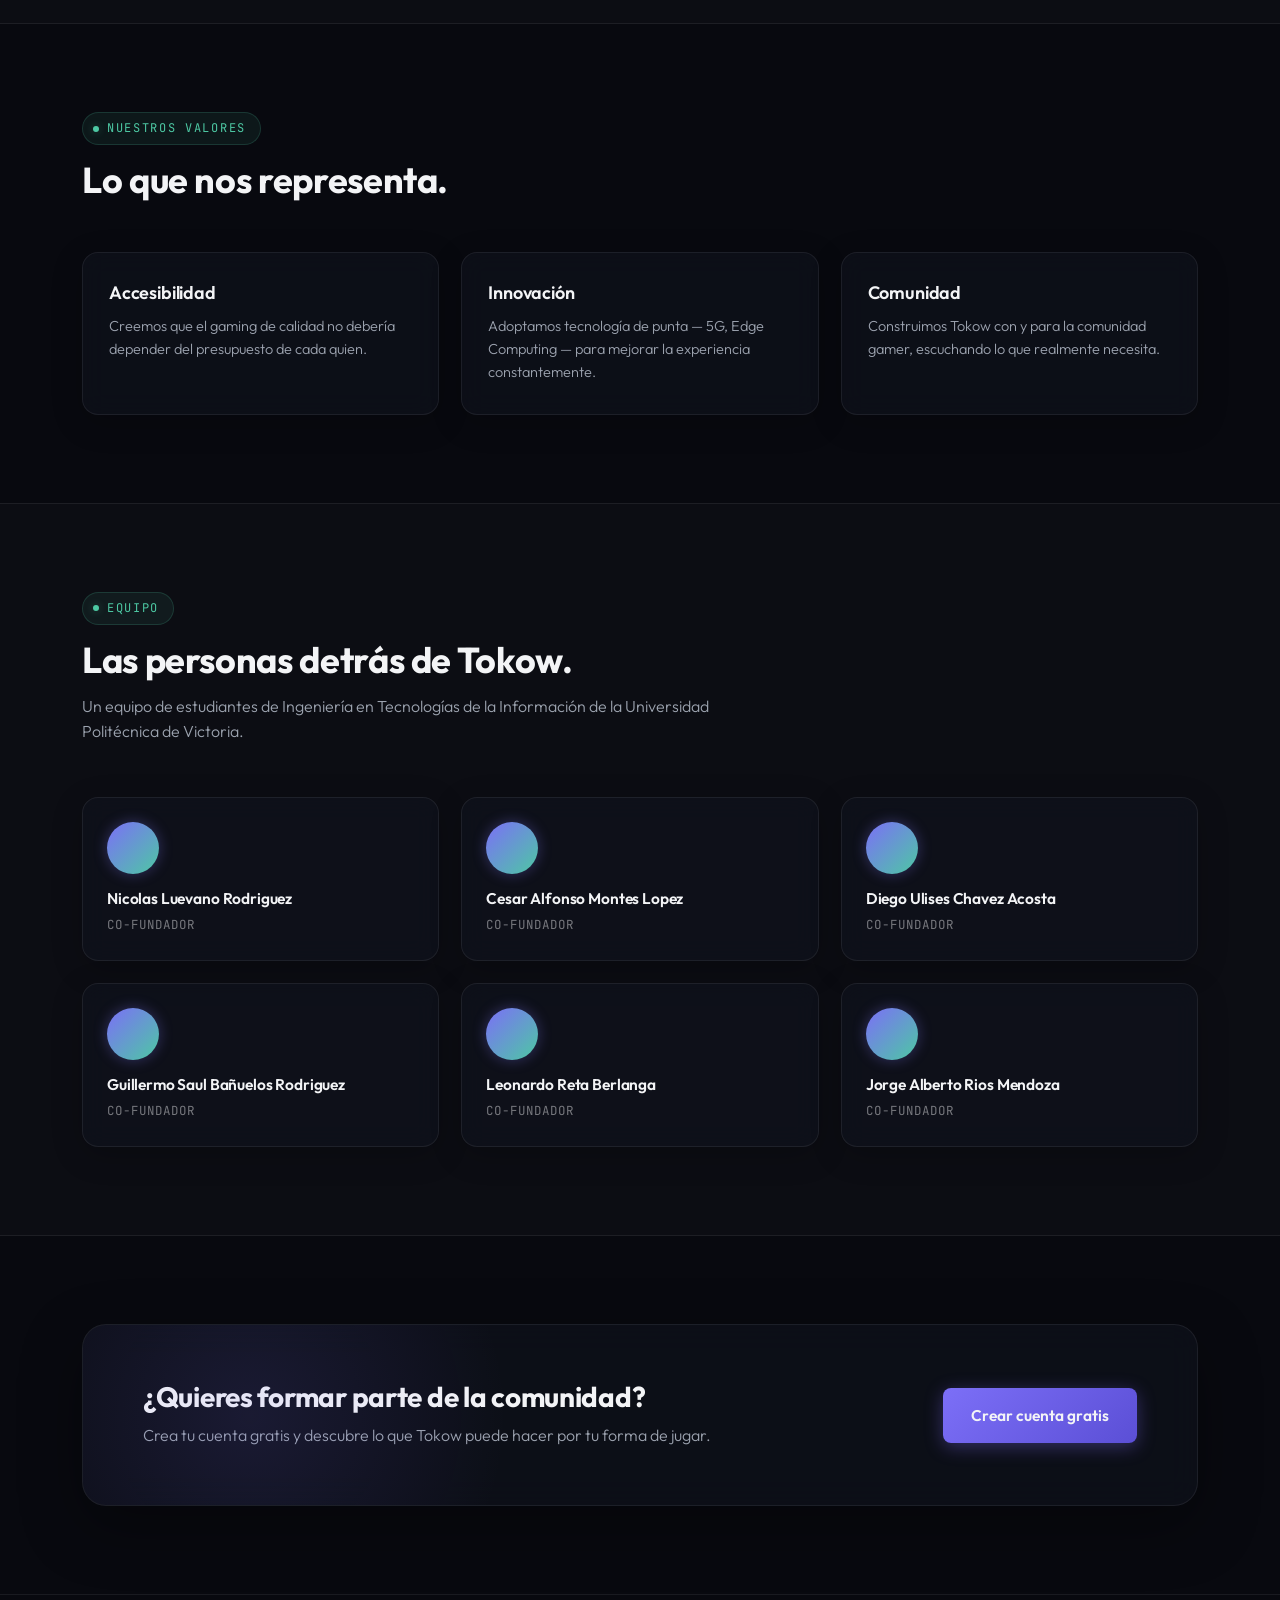
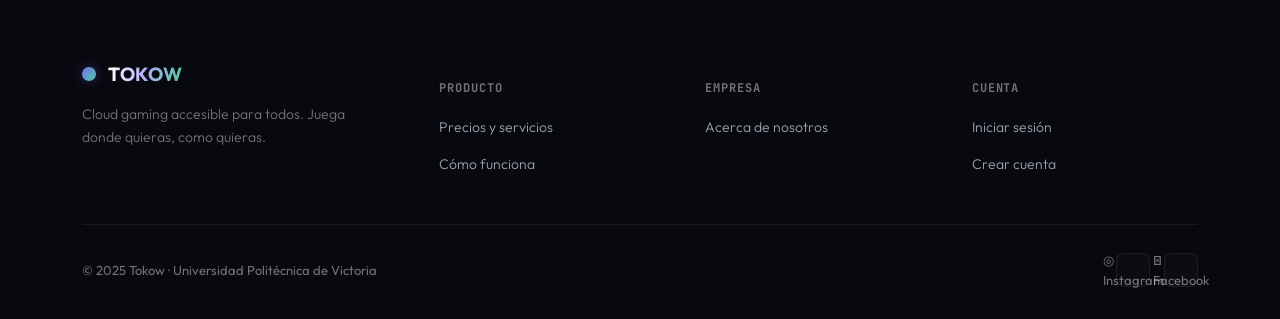
==== commit 6545d9ae: "Add files via upload" ====
--- a/nosotros.html
+++ b/nosotros.html
@@ -22,7 +22,7 @@
       </a>
       <nav class="nav-links">
         <a href="index.html">Inicio</a>
-        <a href="precios.html">Precios y servicios</a>
+        <a href="precios.php">Precios y servicios</a>
         <a href="nosotros.html" class="active">Acerca de</a>
         <a href="play.php">¡A Jugar!</a>
       </nav>
@@ -204,7 +204,7 @@
         <div class="footer-col">
           <h5>Producto</h5>
           <ul>
-            <li><a href="precios.html">Precios y servicios</a></li>
+            <li><a href="precios.php">Precios y servicios</a></li>
             <li><a href="index.html#como-funciona">Cómo funciona</a></li>
           </ul>
         </div>
@@ -217,17 +217,16 @@
         <div class="footer-col">
           <h5>Cuenta</h5>
           <ul>
-            <li><a href="login.html">Iniciar sesión</a></li>
-            <li><a href="registro.html">Crear cuenta</a></li>
+            <li><a href="login.php">Iniciar sesión</a></li>
+            <li><a href="registro.php">Crear cuenta</a></li>
           </ul>
         </div>
       </div>
       <div class="footer-bottom">
         <span>© 2025 Tokow · Universidad Politécnica de Victoria</span>
         <div class="footer-social">
-          <a href="#" aria-label="X">𝕏</a>
-          <a href="#" aria-label="Instagram">◎</a>
-          <a href="#" aria-label="Discord">◈</a>
+          <a href="https://www.instagram.com/tokow.oficial/" target="_blank" aria-label="Instagram">◎ Instagram</a>
+          <a href="https://www.facebook.com/profile.php?id=61592803082599" target="_blank" aria-label="Facebook">󰈌 Facebook</a>
         </div>
       </div>
     </div>
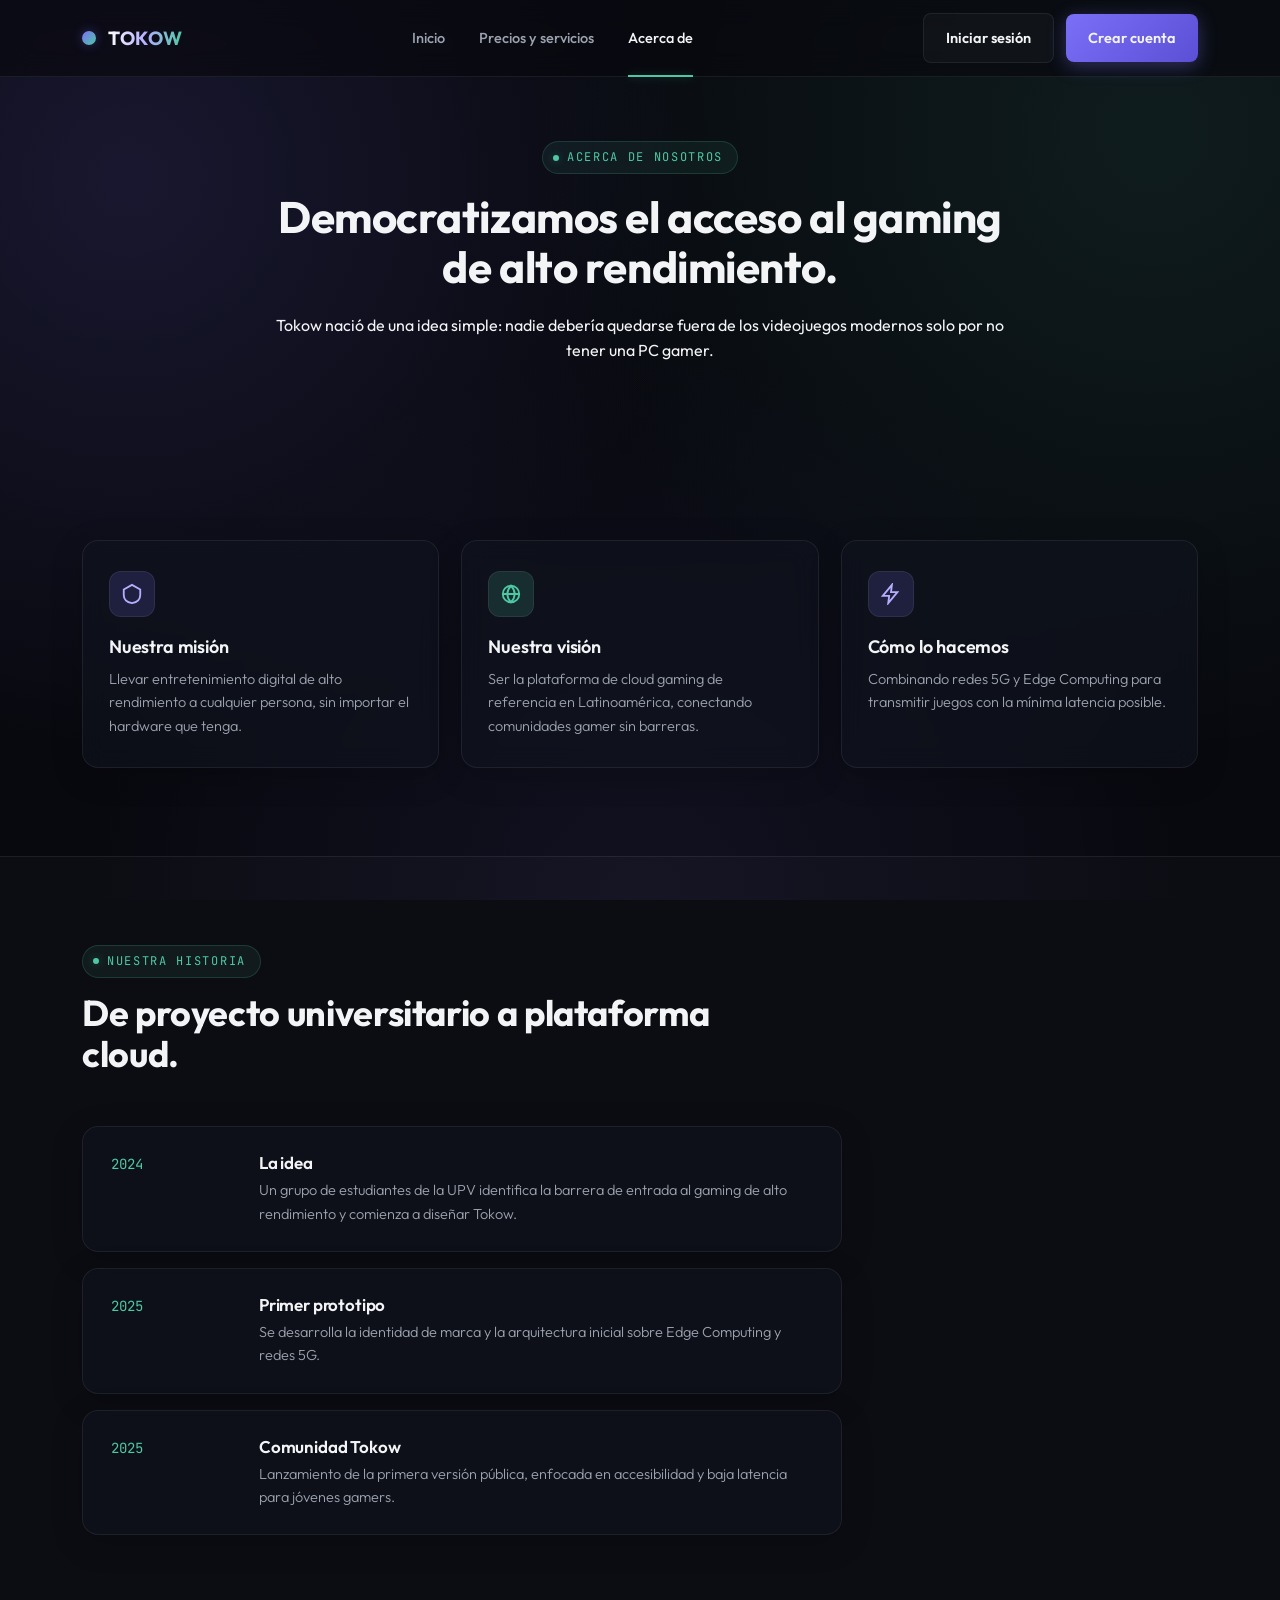
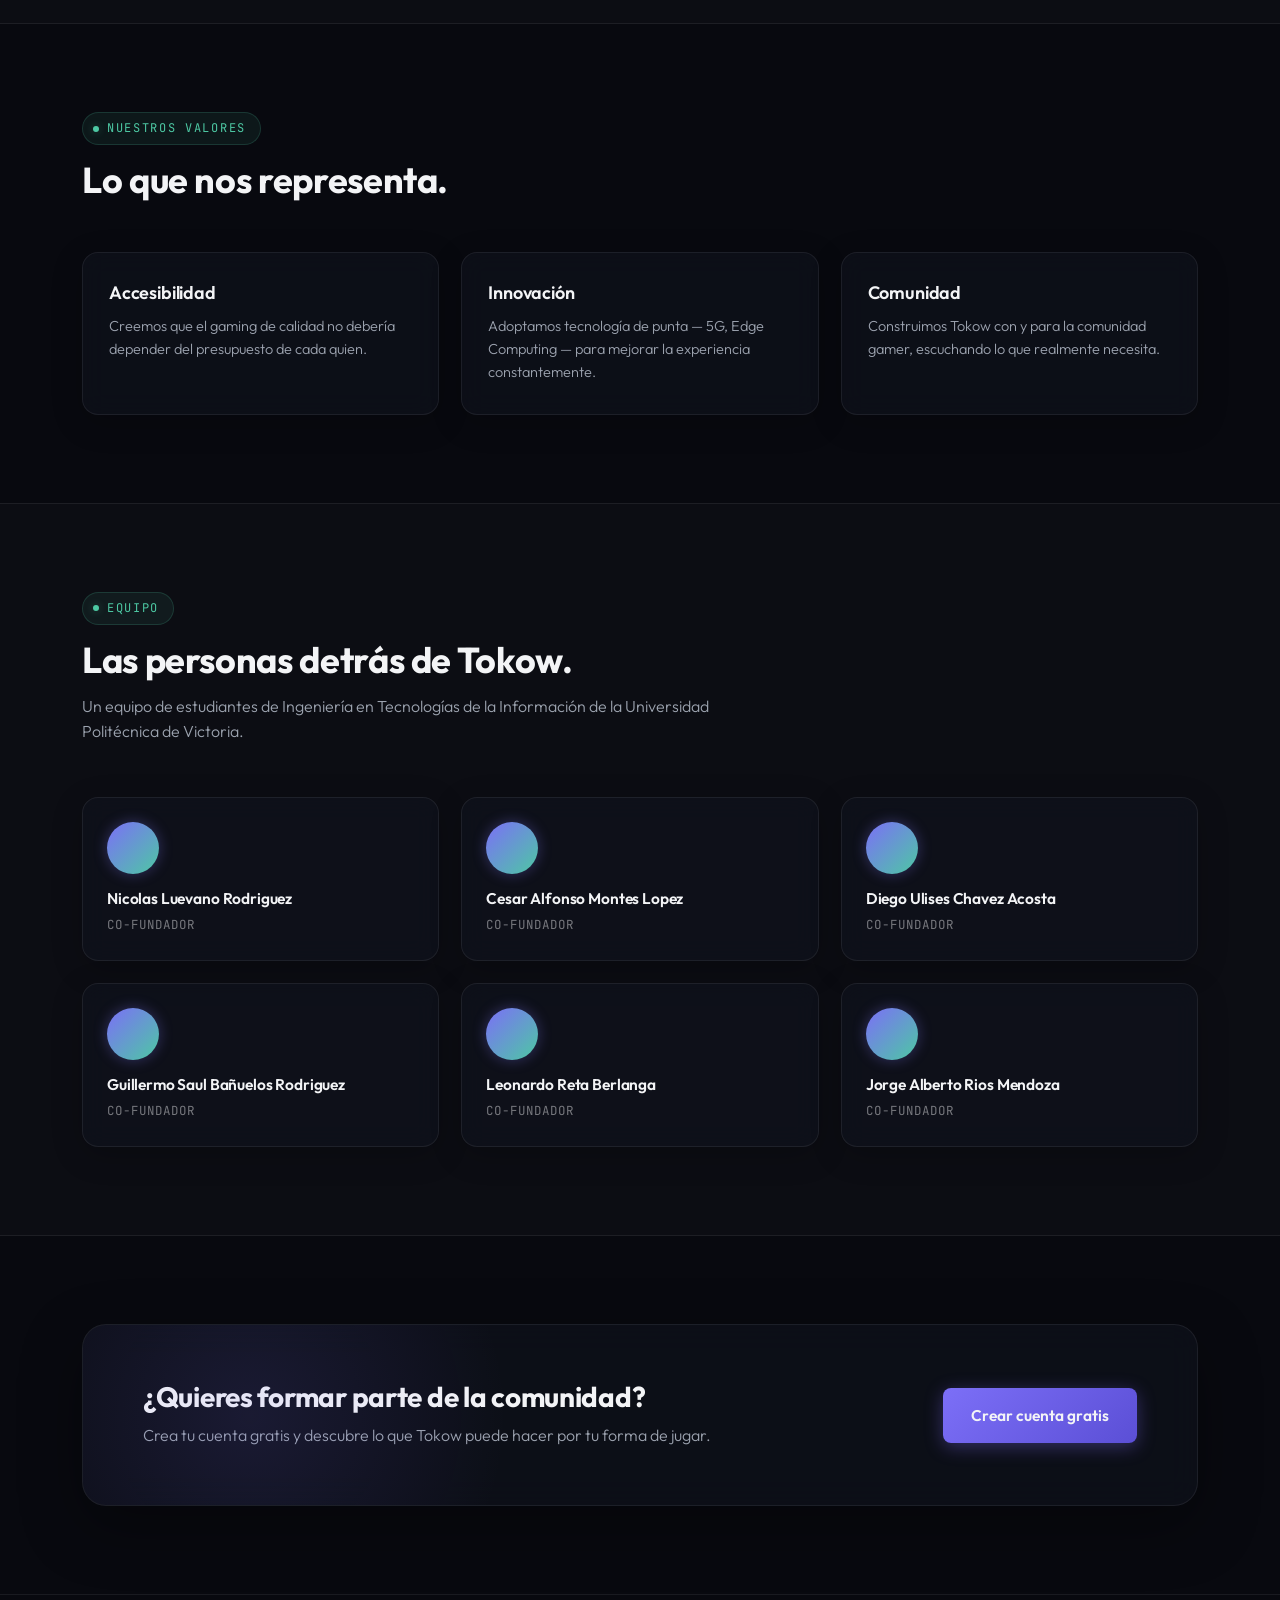
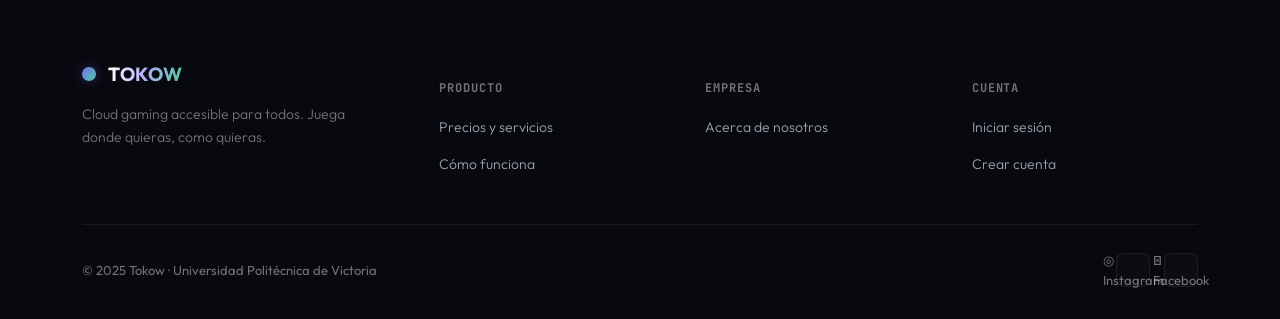
==== commit 41db83d7: "Add files via upload" ====
--- a/nosotros.html
+++ b/nosotros.html
@@ -24,7 +24,6 @@
         <a href="index.html">Inicio</a>
         <a href="precios.php">Precios y servicios</a>
         <a href="nosotros.html" class="active">Acerca de</a>
-        <a href="play.php">¡A Jugar!</a>
       </nav>
       <div class="nav-cta">
         <a href="login.php" class="btn btn-ghost">Iniciar sesión</a>
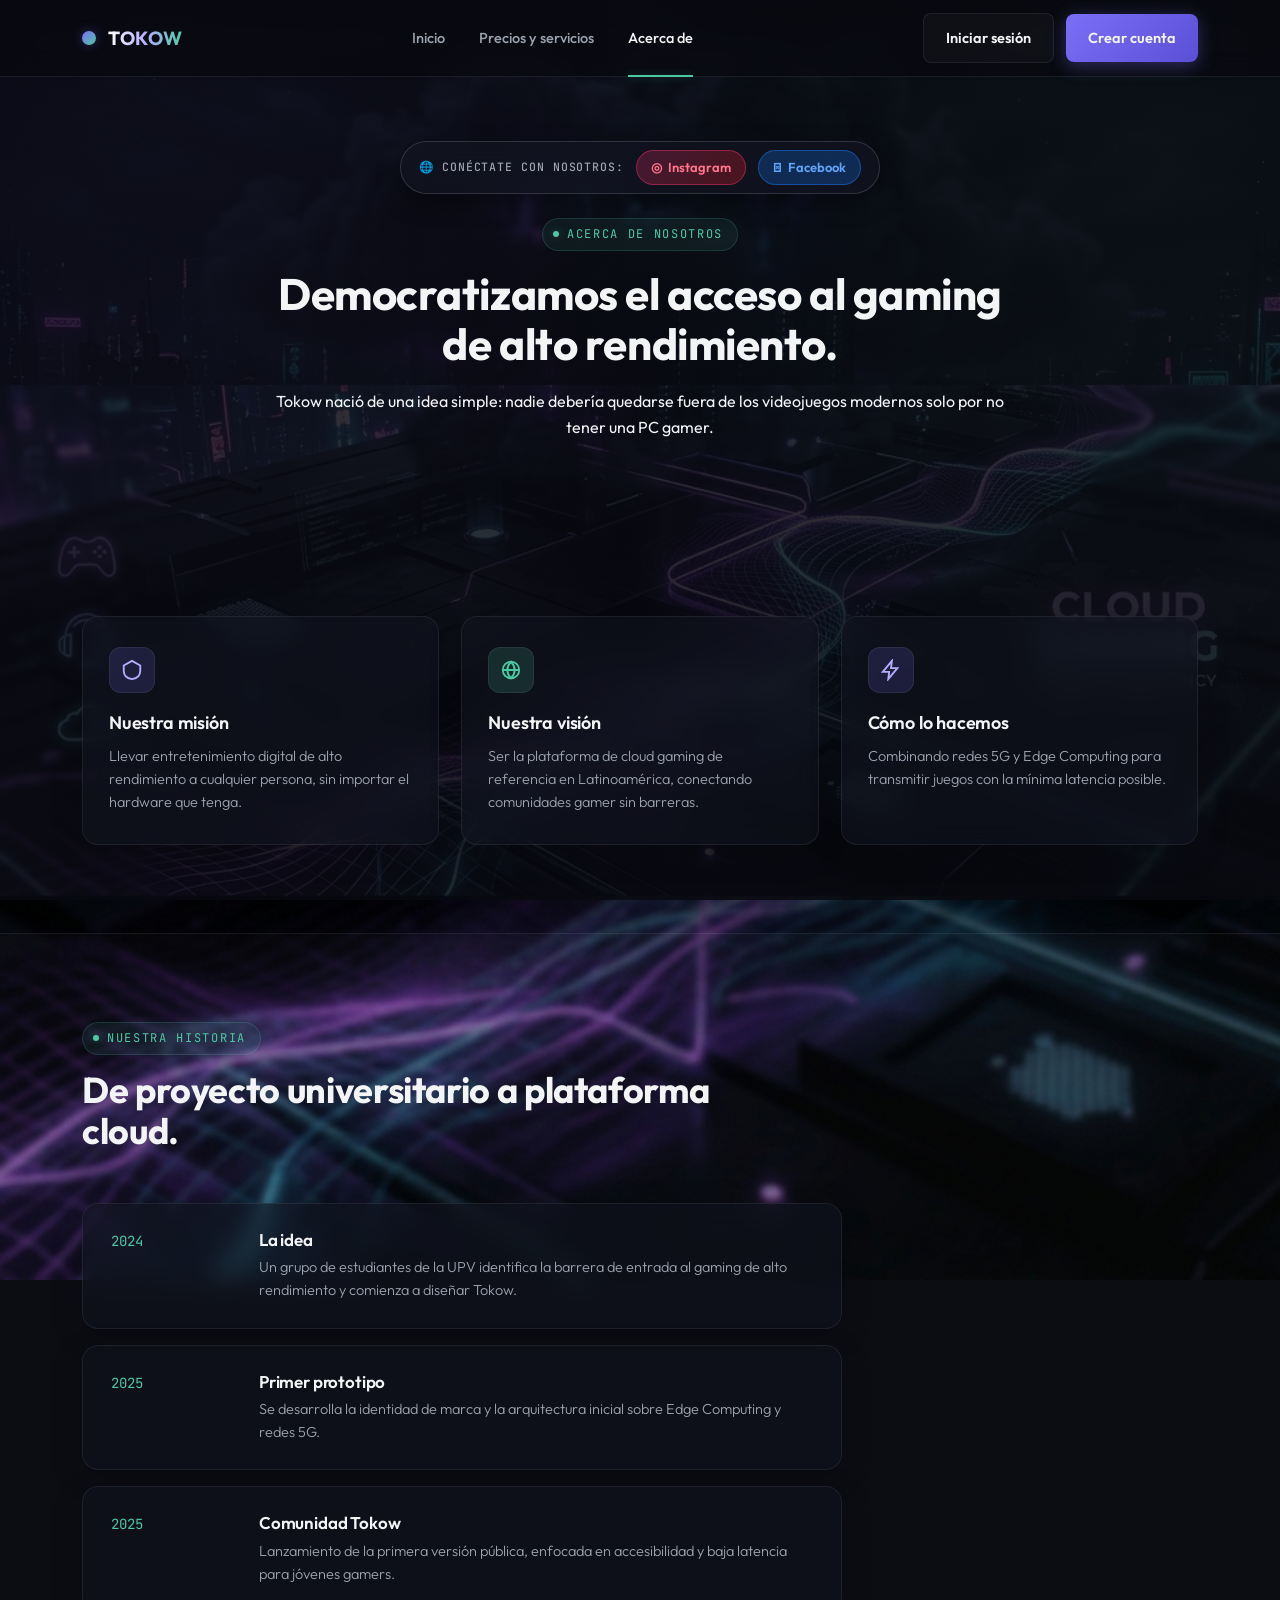
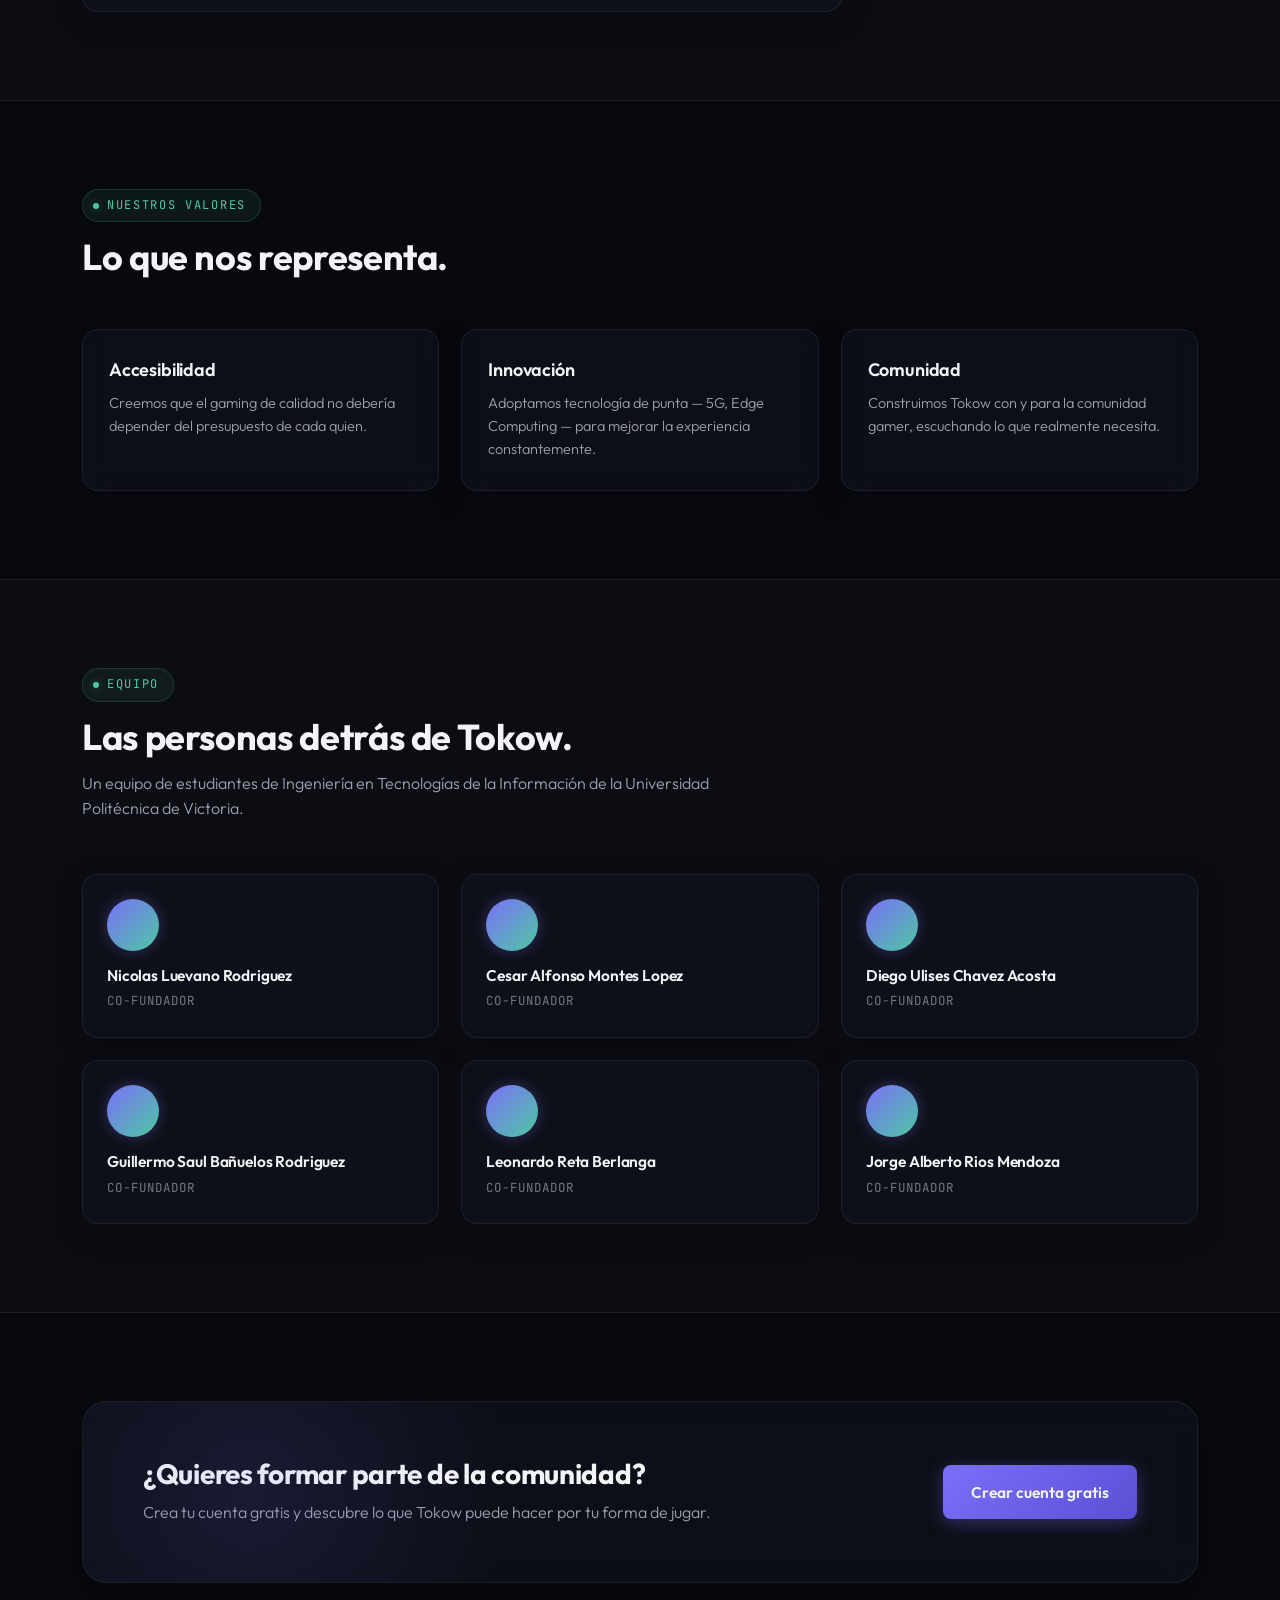
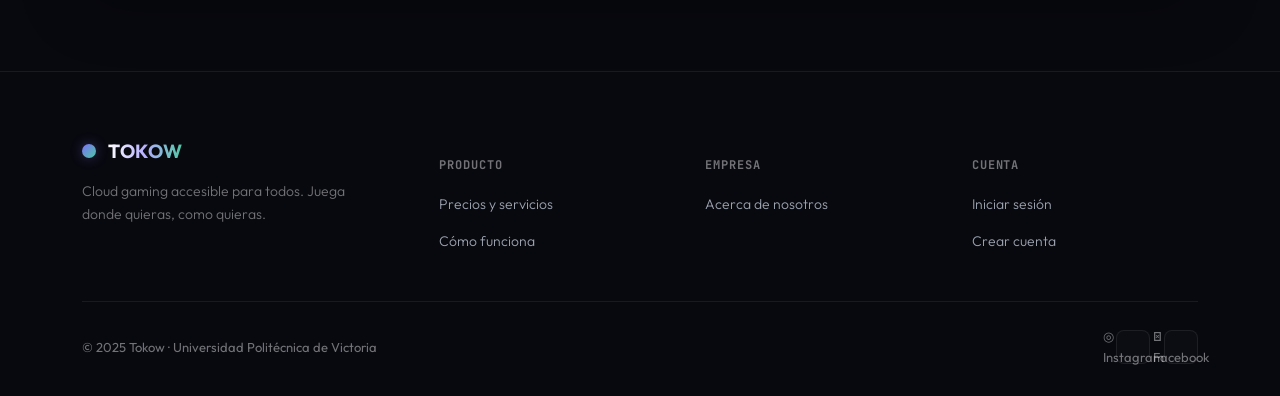
==== commit e90b839f: "Add files via upload" ====
--- a/nosotros.html
+++ b/nosotros.html
@@ -36,6 +36,15 @@
   <main>
     <section class="about-hero">
       <div class="wrap">
+        <div class="social-hero-bar" style="margin-bottom: 24px;">
+          <span class="social-title">🌐 Conéctate con nosotros:</span>
+          <a href="https://www.instagram.com/tokow.oficial/" target="_blank" class="social-pill-btn insta">
+            <span>◎</span> Instagram
+          </a>
+          <a href="https://www.facebook.com/profile.php?id=61592803082599" target="_blank" class="social-pill-btn fb">
+            <span>󰈌</span> Facebook
+          </a>
+        </div>
         <span class="eyebrow">Acerca de nosotros</span>
         <h1>Democratizamos el acceso al gaming de alto rendimiento.</h1>
         <p class="lede">Tokow nació de una idea simple: nadie debería quedarse fuera de los videojuegos modernos solo
--- a/styles.css
+++ b/styles.css
@@ -48,10 +48,14 @@
   margin:0;
   background-color: var(--bg-color);
   background-image:
-    radial-gradient(circle at 10% 20%, rgba(124, 111, 247, 0.14) 0%, transparent 42%),
-    radial-gradient(circle at 90% 15%, rgba(77, 200, 163, 0.10) 0%, transparent 45%),
-    radial-gradient(circle at 50% 100%, rgba(124, 111, 247, 0.08) 0%, transparent 50%);
+    linear-gradient(180deg, rgba(8, 9, 15, 0.78) 0%, rgba(8, 9, 15, 0.88) 100%),
+    radial-gradient(circle at 10% 20%, rgba(124, 111, 247, 0.22) 0%, transparent 45%),
+    radial-gradient(circle at 90% 15%, rgba(77, 200, 163, 0.18) 0%, transparent 45%),
+    url('fondo.png');
+  background-size: cover;
+  background-position: center top;
   background-attachment: fixed;
+  background-repeat: no-repeat;
   color:var(--white);
   font-family:var(--font-body);
   font-weight:400;
@@ -225,11 +229,77 @@
 .btn-block{ width:100%; }
 .btn-lg{ padding:15px 28px; font-size:15.5px; }
 
+/* Prominent Main Social Media Bar & Pills */
+.social-hero-bar {
+  display: inline-flex;
+  align-items: center;
+  gap: 12px;
+  background: rgba(18, 20, 32, 0.75);
+  backdrop-filter: blur(14px);
+  -webkit-backdrop-filter: blur(14px);
+  border: 1px solid var(--card-border-hover);
+  padding: 8px 18px;
+  border-radius: 99px;
+  box-shadow: 0 8px 24px rgba(0,0,0,0.4);
+  margin-bottom: 22px;
+  flex-wrap: wrap;
+}
+.social-hero-bar span.social-title {
+  font-family: var(--font-mono);
+  font-size: 11.5px;
+  text-transform: uppercase;
+  letter-spacing: 0.08em;
+  color: var(--white-60);
+  font-weight: 500;
+}
+.social-pill-btn {
+  display: inline-flex;
+  align-items: center;
+  gap: 6px;
+  padding: 6px 14px;
+  border-radius: 99px;
+  font-size: 13px;
+  font-weight: 600;
+  transition: all 0.25s ease;
+  border: 1px solid transparent;
+  color: white;
+  text-decoration: none;
+}
+.social-pill-btn.insta {
+  background: linear-gradient(135deg, rgba(225, 48, 108, 0.25), rgba(253, 29, 29, 0.25));
+  border-color: rgba(225, 48, 108, 0.5);
+  color: #ff758c;
+}
+.social-pill-btn.insta:hover {
+  background: linear-gradient(135deg, #e1306c, #fd1d1d);
+  color: white;
+  box-shadow: 0 4px 16px rgba(225, 48, 108, 0.5);
+  transform: translateY(-2px);
+}
+.social-pill-btn.fb {
+  background: rgba(24, 119, 242, 0.25);
+  border-color: rgba(24, 119, 242, 0.5);
+  color: #60a5fa;
+}
+.social-pill-btn.fb:hover {
+  background: #1877f2;
+  color: white;
+  box-shadow: 0 4px 16px rgba(24, 119, 242, 0.5);
+  transform: translateY(-2px);
+}
+
 /* ---------------------------------- hero ---------------------------------- */
 .hero{
   padding:76px 0 96px;
   position:relative;
   overflow:hidden;
+  background-image:
+    radial-gradient(circle at 25% 20%, rgba(124, 111, 247, 0.25) 0%, transparent 55%),
+    radial-gradient(circle at 80% 60%, rgba(77, 200, 163, 0.20) 0%, transparent 55%),
+    linear-gradient(180deg, rgba(8, 9, 15, 0.65) 0%, rgba(8, 9, 15, 0.90) 100%),
+    url('fondo.png');
+  background-size: cover;
+  background-position: center center;
 }
 .hero-grid{
   display:grid;
